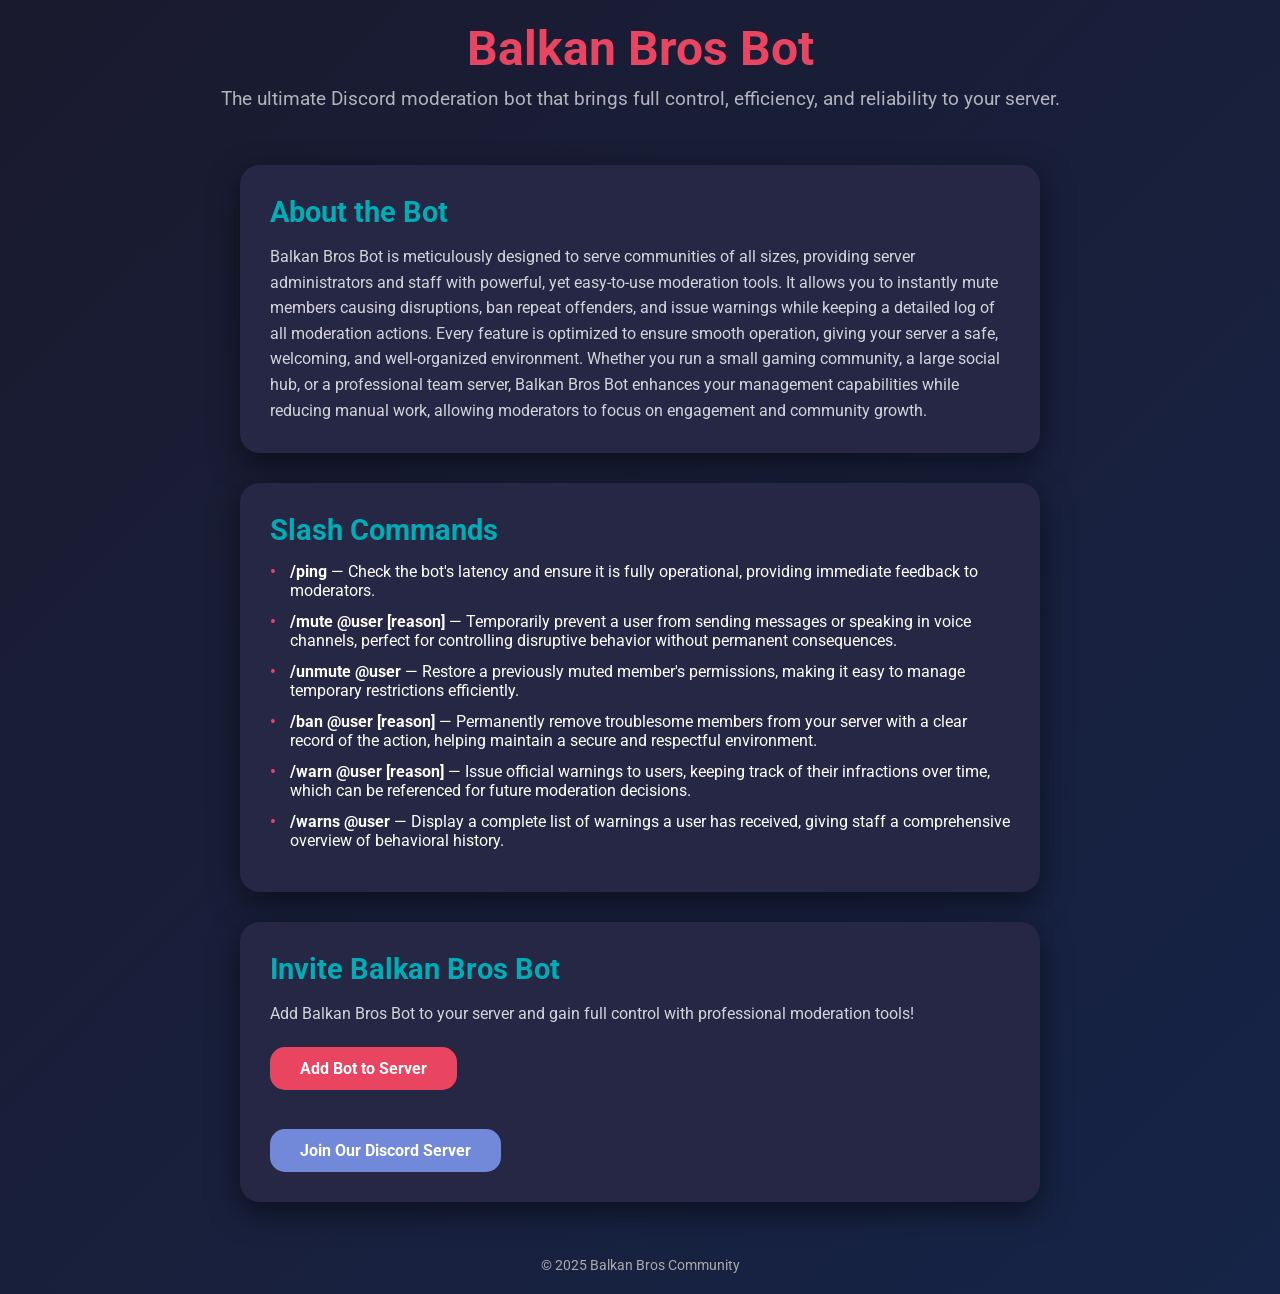
==== index.html @ 11136b96 "Add files via upload" ====
<!DOCTYPE html>
<html lang="en">
<head>
<meta charset="UTF-8">
<meta name="viewport" content="width=device-width, initial-scale=1.0">
<title>Balkan Bros Bot</title>
<link rel="stylesheet" href="style.css">
<link href="https://fonts.googleapis.com/css2?family=Roboto:wght@400;700&display=swap" rel="stylesheet">
</head>
<body>
    <header>
        <h1>Balkan Bros Bot</h1>
        <p>The ultimate Discord moderation bot that brings full control, efficiency, and reliability to your server.</p>
    </header>

    <main>
        <section class="card">
            <h2>About the Bot</h2>
            <p>Balkan Bros Bot is meticulously designed to serve communities of all sizes, providing server administrators and staff with powerful, yet easy-to-use moderation tools. It allows you to instantly mute members causing disruptions, ban repeat offenders, and issue warnings while keeping a detailed log of all moderation actions. Every feature is optimized to ensure smooth operation, giving your server a safe, welcoming, and well-organized environment. Whether you run a small gaming community, a large social hub, or a professional team server, Balkan Bros Bot enhances your management capabilities while reducing manual work, allowing moderators to focus on engagement and community growth.</p>
        </section>

        <section class="card">
            <h2>Slash Commands</h2>
            <ul>
                <li><strong>/ping</strong> — Check the bot's latency and ensure it is fully operational, providing immediate feedback to moderators.</li>
                <li><strong>/mute @user [reason]</strong> — Temporarily prevent a user from sending messages or speaking in voice channels, perfect for controlling disruptive behavior without permanent consequences.</li>
                <li><strong>/unmute @user</strong> — Restore a previously muted member's permissions, making it easy to manage temporary restrictions efficiently.</li>
                <li><strong>/ban @user [reason]</strong> — Permanently remove troublesome members from your server with a clear record of the action, helping maintain a secure and respectful environment.</li>
                <li><strong>/warn @user [reason]</strong> — Issue official warnings to users, keeping track of their infractions over time, which can be referenced for future moderation decisions.</li>
                <li><strong>/warns @user</strong> — Display a complete list of warnings a user has received, giving staff a comprehensive overview of behavioral history.</li>
            </ul>
        </section>

        <section class="card">
    <h2>Invite Balkan Bros Bot</h2>
    <p>Add Balkan Bros Bot to your server and gain full control with professional moderation tools!</p>
    <a href="https://discord.com/oauth2/authorize?client_id=1361801465273782322" class="button">Add Bot to Server</a>
    <br><br>
    <a href="https://discord.gg/MHecZNM49c" class="button" style="background:#7289da;">Join Our Discord Server</a>
</section>

    </main>

    <footer>
        &copy; 2025 Balkan Bros Community
    </footer>
</body>
</html>
---- style.css ----
/* Reset & body */
* {
    margin: 0;
    padding: 0;
    box-sizing: border-box;
}

body {
    font-family: 'Roboto', sans-serif;
    background: linear-gradient(135deg, #1a1a2e, #162447);
    color: #fff;
    display: flex;
    flex-direction: column;
    align-items: center;
    min-height: 100vh;
    padding: 20px;
}

header {
    text-align: center;
    margin-bottom: 40px;
}

header h1 {
    font-size: 3rem;
    color: #e94560;
    margin-bottom: 10px;
}

header p {
    font-size: 1.2rem;
    color: #ffffffaa;
}

main {
    width: 100%;
    max-width: 800px;
    display: flex;
    flex-direction: column;
    align-items: center;
}

.card {
    background: rgba(40, 40, 70, 0.95);
    border-radius: 20px;
    padding: 30px;
    margin: 15px 0;
    width: 100%;
    box-shadow: 0 10px 30px rgba(0,0,0,0.5);
    transition: transform 0.3s, box-shadow 0.3s;
}

.card:hover {
    transform: translateY(-5px);
    box-shadow: 0 15px 35px rgba(0,0,0,0.6);
}

.card h2 {
    color: #00adb5;
    margin-bottom: 15px;
    font-size: 1.8rem;
}

.card p {
    line-height: 1.6;
    font-size: 1rem;
    color: #ffffffcc;
}

.card ul {
    list-style: none;
    padding-left: 0;
}

.card ul li {
    margin-bottom: 12px;
    padding-left: 20px;
    position: relative;
    font-size: 1rem;
}

.card ul li::before {
    content: "•";
    color: #e94560;
    position: absolute;
    left: 0;
    font-weight: bold;
}

.button {
    display: inline-block;
    margin-top: 20px;
    padding: 12px 30px;
    background: #e94560;
    color: #fff;
    text-decoration: none;
    border-radius: 15px;
    font-weight: bold;
    transition: background 0.3s, transform 0.3s;
}

.button:hover {
    background: #ff2e63;
    transform: translateY(-3px);
}

footer {
    margin-top: 40px;
    font-size: 0.9rem;
    color: #aaa;
    text-align: center;
}
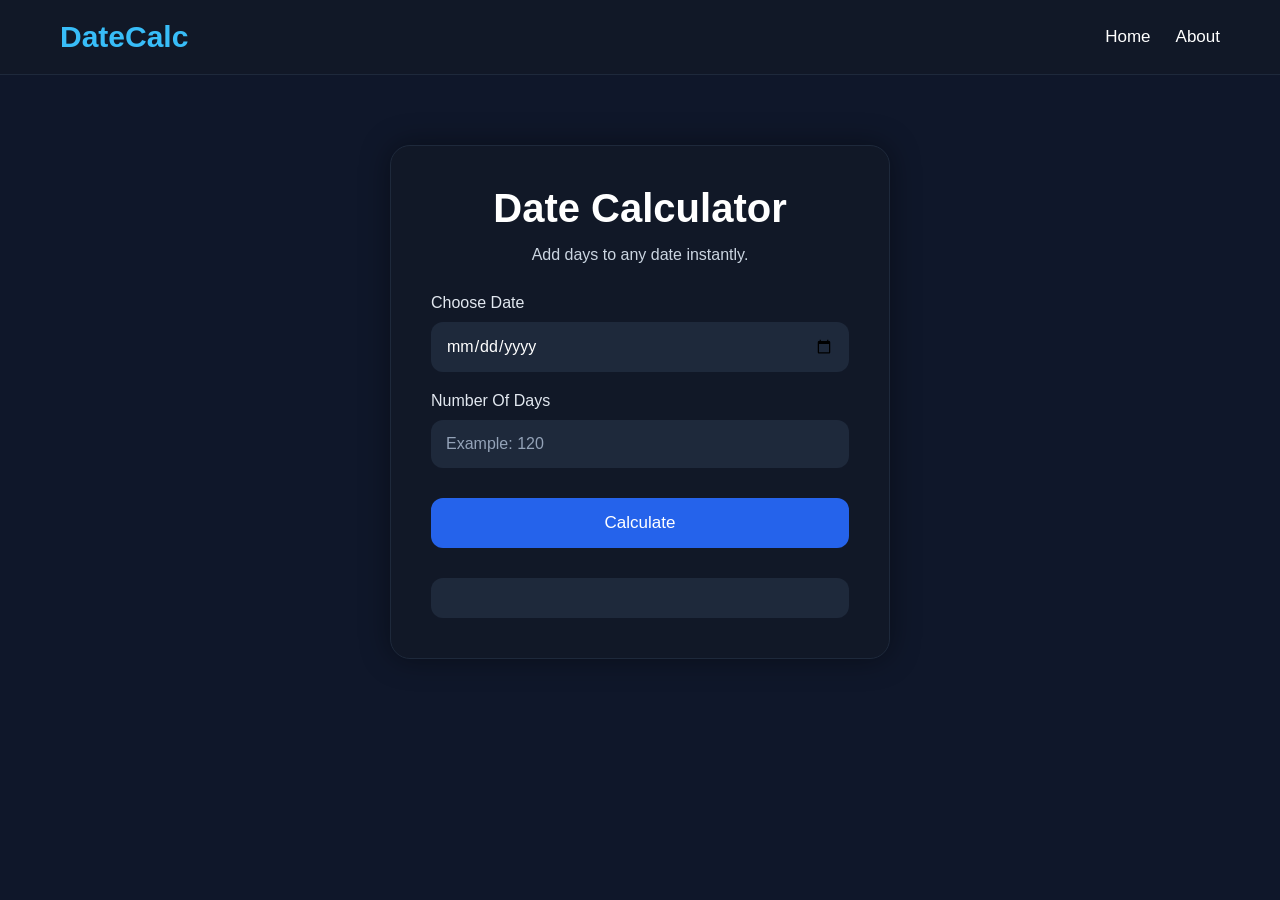
==== commit bfa21d25: "Add files via upload" ====
--- a/index.html
+++ b/index.html
@@ -1,48 +1,81 @@
 <!DOCTYPE html>
 <html lang="en">
 <head>
-<meta charset="UTF-8">
-<meta name="viewport" content="width=device-width, initial-scale=1.0">
-<title>Balkan Bros Bot</title>
-<link rel="stylesheet" href="style.css">
-<link href="https://fonts.googleapis.com/css2?family=Roboto:wght@400;700&display=swap" rel="stylesheet">
+  <meta charset="UTF-8" />
+  <meta name="viewport" content="width=device-width, initial-scale=1.0"/>
+  <title>Date Calculator</title>
+  <link rel="stylesheet" href="style.css">
 </head>
 <body>
-    <header>
-        <h1>Balkan Bros Bot</h1>
-        <p>The ultimate Discord moderation bot that brings full control, efficiency, and reliability to your server.</p>
-    </header>
 
-    <main>
-        <section class="card">
-            <h2>About the Bot</h2>
-            <p>Balkan Bros Bot is meticulously designed to serve communities of all sizes, providing server administrators and staff with powerful, yet easy-to-use moderation tools. It allows you to instantly mute members causing disruptions, ban repeat offenders, and issue warnings while keeping a detailed log of all moderation actions. Every feature is optimized to ensure smooth operation, giving your server a safe, welcoming, and well-organized environment. Whether you run a small gaming community, a large social hub, or a professional team server, Balkan Bros Bot enhances your management capabilities while reducing manual work, allowing moderators to focus on engagement and community growth.</p>
-        </section>
+  <nav>
+    <h2>DateCalc</h2>
 
-        <section class="card">
-            <h2>Slash Commands</h2>
-            <ul>
-                <li><strong>/ping</strong> — Check the bot's latency and ensure it is fully operational, providing immediate feedback to moderators.</li>
-                <li><strong>/mute @user [reason]</strong> — Temporarily prevent a user from sending messages or speaking in voice channels, perfect for controlling disruptive behavior without permanent consequences.</li>
-                <li><strong>/unmute @user</strong> — Restore a previously muted member's permissions, making it easy to manage temporary restrictions efficiently.</li>
-                <li><strong>/ban @user [reason]</strong> — Permanently remove troublesome members from your server with a clear record of the action, helping maintain a secure and respectful environment.</li>
-                <li><strong>/warn @user [reason]</strong> — Issue official warnings to users, keeping track of their infractions over time, which can be referenced for future moderation decisions.</li>
-                <li><strong>/warns @user</strong> — Display a complete list of warnings a user has received, giving staff a comprehensive overview of behavioral history.</li>
-            </ul>
-        </section>
+    <div class="links">
+      <a href="index.html">Home</a>
+      <a href="about.html">About</a>
+    </div>
+  </nav>
 
-        <section class="card">
-    <h2>Invite Balkan Bros Bot</h2>
-    <p>Add Balkan Bros Bot to your server and gain full control with professional moderation tools!</p>
-    <a href="https://discord.com/oauth2/authorize?client_id=1361801465273782322" class="button">Add Bot to Server</a>
-    <br><br>
-    <a href="https://discord.gg/MHecZNM49c" class="button" style="background:#7289da;">Join Our Discord Server</a>
-</section>
+  <div class="container">
 
-    </main>
+    <h1>Date Calculator</h1>
 
-    <footer>
-        &copy; 2025 Balkan Bros Community
-    </footer>
+    <p class="subtitle">
+      Add days to any date instantly.
+    </p>
+
+    <label>Choose Date</label>
+    <input type="date" id="startDate">
+
+    <label>Number Of Days</label>
+    <input type="number" id="days" placeholder="Example: 120">
+
+    <button onclick="calculateDate()">
+      Calculate
+    </button>
+
+    <div class="result" id="result"></div>
+
+  </div>
+
+<script>
+
+function calculateDate(){
+
+  const startDate =
+  document.getElementById("startDate").value;
+
+  const days =
+  parseInt(document.getElementById("days").value);
+
+  const result =
+  document.getElementById("result");
+
+  if(!startDate || isNaN(days)){
+
+    result.innerHTML =
+    "Please enter a date and number.";
+
+    return;
+  }
+
+  const date = new Date(startDate);
+
+  date.setDate(date.getDate() + days);
+
+  const options = {
+    day:"numeric",
+    month:"long",
+    year:"numeric"
+  };
+
+  result.innerHTML =
+  date.toLocaleDateString("en-US", options);
+
+}
+
+</script>
+
 </body>
-</html>
+</html>
--- a/style.css
+++ b/style.css
@@ -1,112 +1,158 @@
-/* Reset & body */
-* {
-    margin: 0;
-    padding: 0;
-    box-sizing: border-box;
+*{
+    margin:0;
+    padding:0;
+    box-sizing:border-box;
+    font-family:Arial, sans-serif;
 }
 
-body {
-    font-family: 'Roboto', sans-serif;
-    background: linear-gradient(135deg, #1a1a2e, #162447);
-    color: #fff;
-    display: flex;
-    flex-direction: column;
-    align-items: center;
-    min-height: 100vh;
-    padding: 20px;
+body{
+    min-height:100vh;
+    background:#0f172a;
+    color:white;
 }
 
-header {
-    text-align: center;
-    margin-bottom: 40px;
+/* NAVBAR */
+
+nav{
+    width:100%;
+    padding:20px 60px;
+    display:flex;
+    justify-content:space-between;
+    align-items:center;
+    background:#111827;
+    border-bottom:1px solid #1e293b;
 }
 
-header h1 {
-    font-size: 3rem;
-    color: #e94560;
-    margin-bottom: 10px;
+nav h2{
+    color:#38bdf8;
+    font-size:30px;
 }
 
-header p {
-    font-size: 1.2rem;
-    color: #ffffffaa;
+.links{
+    display:flex;
+    gap:25px;
 }
 
-main {
-    width: 100%;
-    max-width: 800px;
-    display: flex;
-    flex-direction: column;
-    align-items: center;
+.links a{
+    color:white;
+    text-decoration:none;
+    font-size:17px;
+    transition:0.3s;
 }
 
-.card {
-    background: rgba(40, 40, 70, 0.95);
-    border-radius: 20px;
-    padding: 30px;
-    margin: 15px 0;
-    width: 100%;
-    box-shadow: 0 10px 30px rgba(0,0,0,0.5);
-    transition: transform 0.3s, box-shadow 0.3s;
+.links a:hover{
+    color:#38bdf8;
 }
 
-.card:hover {
-    transform: translateY(-5px);
-    box-shadow: 0 15px 35px rgba(0,0,0,0.6);
+/* MAIN BOX */
+
+.container,
+.about-box{
+    width:90%;
+    max-width:500px;
+    margin:70px auto;
+    background:#111827;
+    padding:40px;
+    border-radius:20px;
+    border:1px solid #1e293b;
+    box-shadow:0 0 30px rgba(0,0,0,0.4);
 }
 
-.card h2 {
-    color: #00adb5;
-    margin-bottom: 15px;
-    font-size: 1.8rem;
+/* TITLES */
+
+h1{
+    text-align:center;
+    margin-bottom:15px;
+    font-size:40px;
 }
 
-.card p {
-    line-height: 1.6;
-    font-size: 1rem;
-    color: #ffffffcc;
+.subtitle{
+    text-align:center;
+    margin-bottom:30px;
+    color:#cbd5e1;
 }
 
-.card ul {
-    list-style: none;
-    padding-left: 0;
+/* FORM */
+
+label{
+    display:block;
+    margin-top:20px;
+    margin-bottom:10px;
+    color:#e2e8f0;
 }
 
-.card ul li {
-    margin-bottom: 12px;
-    padding-left: 20px;
-    position: relative;
-    font-size: 1rem;
+input{
+    width:100%;
+    padding:15px;
+    border:none;
+    outline:none;
+    border-radius:12px;
+    background:#1e293b;
+    color:white;
+    font-size:16px;
 }
 
-.card ul li::before {
-    content: "•";
-    color: #e94560;
-    position: absolute;
-    left: 0;
-    font-weight: bold;
+input::placeholder{
+    color:#94a3b8;
 }
 
-.button {
-    display: inline-block;
-    margin-top: 20px;
-    padding: 12px 30px;
-    background: #e94560;
-    color: #fff;
-    text-decoration: none;
-    border-radius: 15px;
-    font-weight: bold;
-    transition: background 0.3s, transform 0.3s;
+/* BUTTON */
+
+button{
+    width:100%;
+    margin-top:30px;
+    padding:15px;
+    border:none;
+    border-radius:12px;
+    background:#2563eb;
+    color:white;
+    font-size:17px;
+    cursor:pointer;
+    transition:0.3s;
 }
 
-.button:hover {
-    background: #ff2e63;
-    transform: translateY(-3px);
+button:hover{
+    background:#3b82f6;
 }
 
-footer {
-    margin-top: 40px;
-    font-size: 0.9rem;
-    color: #aaa;
-    text-align: center;
+/* RESULT */
+
+.result{
+    margin-top:30px;
+    background:#1e293b;
+    padding:20px;
+    border-radius:12px;
+    text-align:center;
+    font-size:24px;
+    font-weight:bold;
+    color:#38bdf8;
 }
+
+/* ABOUT */
+
+.about-box p{
+    margin-top:20px;
+    line-height:1.8;
+    color:#cbd5e1;
+}
+
+/* MOBILE */
+
+@media(max-width:600px){
+
+    nav{
+        padding:20px;
+        flex-direction:column;
+        gap:15px;
+    }
+
+    h1{
+        font-size:32px;
+    }
+
+    .container,
+    .about-box{
+        padding:30px;
+    }
+
+}
